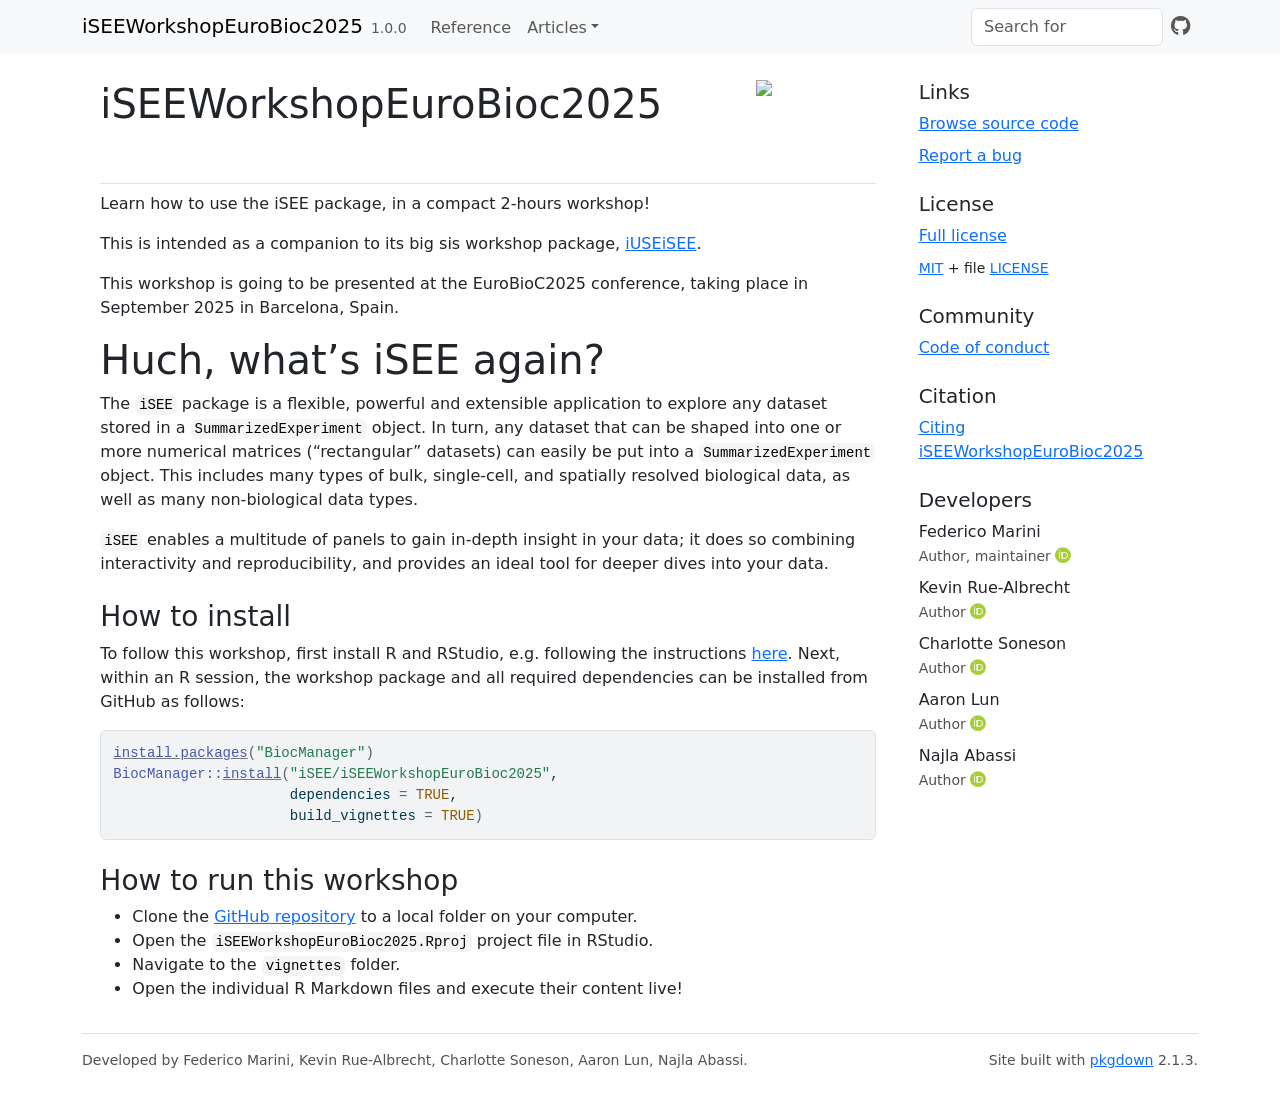
==== index.html @ e75ed446 "Deploying to gh-pages from @ iSEE/iSEEWorkshopEuroBioc2025@084b25cf46b8f1ddbc2ec37d50317f1e37655b38 " ====
<!DOCTYPE html>
<!-- Generated by pkgdown: do not edit by hand --><html lang="en">
<head>
<meta http-equiv="Content-Type" content="text/html; charset=UTF-8">
<meta charset="utf-8">
<meta http-equiv="X-UA-Compatible" content="IE=edge">
<meta name="viewport" content="width=device-width, initial-scale=1, shrink-to-fit=no">
<title>A 2-hours workshop to learn how to use the iSEE package • iSEEWorkshopEuroBioc2025</title>
<script src="deps/jquery-3.6.0/jquery-3.6.0.min.js"></script><meta name="viewport" content="width=device-width, initial-scale=1, shrink-to-fit=no">
<link href="deps/bootstrap-5.3.1/bootstrap.min.css" rel="stylesheet">
<script src="deps/bootstrap-5.3.1/bootstrap.bundle.min.js"></script><link href="deps/font-awesome-6.5.2/css/all.min.css" rel="stylesheet">
<link href="deps/font-awesome-6.5.2/css/v4-shims.min.css" rel="stylesheet">
<script src="deps/headroom-0.11.0/headroom.min.js"></script><script src="deps/headroom-0.11.0/jQuery.headroom.min.js"></script><script src="deps/bootstrap-toc-1.0.1/bootstrap-toc.min.js"></script><script src="deps/clipboard.js-2.0.11/clipboard.min.js"></script><script src="deps/search-1.0.0/autocomplete.jquery.min.js"></script><script src="deps/search-1.0.0/fuse.min.js"></script><script src="deps/search-1.0.0/mark.min.js"></script><!-- pkgdown --><script src="pkgdown.js"></script><link href="extra.css" rel="stylesheet">
<meta property="og:title" content="A 2-hours workshop to learn how to use the iSEE package">
<meta name="description" content="This package provides the material for a workshop on the iSEE package, approximately of the duration of 2 (academic) hours.">
<meta property="og:description" content="This package provides the material for a workshop on the iSEE package, approximately of the duration of 2 (academic) hours.">
</head>
<body>
    <a href="#main" class="visually-hidden-focusable">Skip to contents</a>


    <nav class="navbar navbar-expand-lg fixed-top bg-light" data-bs-theme="light" aria-label="Site navigation"><div class="container">

    <a class="navbar-brand me-2" href="index.html">iSEEWorkshopEuroBioc2025</a>

    <small class="nav-text text-muted me-auto" data-bs-toggle="tooltip" data-bs-placement="bottom" title="">1.0.0</small>


    <button class="navbar-toggler" type="button" data-bs-toggle="collapse" data-bs-target="#navbar" aria-controls="navbar" aria-expanded="false" aria-label="Toggle navigation">
      <span class="navbar-toggler-icon"></span>
    </button>

    <div id="navbar" class="collapse navbar-collapse ms-3">
      <ul class="navbar-nav me-auto">
<li class="nav-item"><a class="nav-link" href="reference/index.html">Reference</a></li>
<li class="nav-item dropdown">
  <button class="nav-link dropdown-toggle" type="button" id="dropdown-articles" data-bs-toggle="dropdown" aria-expanded="false" aria-haspopup="true">Articles</button>
  <ul class="dropdown-menu" aria-labelledby="dropdown-articles">
<li><a class="dropdown-item" href="articles/Introduction_to_iSEEWorkshopEuroBioc2025.html">iSEE therefore I explore (better)</a></li>
  </ul>
</li>
      </ul>
<ul class="navbar-nav">
<li class="nav-item"><form class="form-inline" role="search">
 <input class="form-control" type="search" name="search-input" id="search-input" autocomplete="off" aria-label="Search site" placeholder="Search for" data-search-index="search.json">
</form></li>
<li class="nav-item"><a class="external-link nav-link" href="https://github.com/iSEE/iSEEWorkshopEuroBioc2025/" aria-label="GitHub"><span class="fa fab fa-github fa-lg"></span></a></li>
      </ul>
</div>


  </div>
</nav><div class="container template-home">
<div class="row">
  <main id="main" class="col-md-9"><div class="section level1">
<div class="page-header"><h1 id="iseeworkshopeurobioc2025-">iSEEWorkshopEuroBioc2025 <img src="articles/iSEE.png" align="right" width="120"><a class="anchor" aria-label="anchor" href="#iseeworkshopeurobioc2025-"></a>
</h1></div>
<p>Learn how to use the iSEE package, in a compact 2-hours workshop!</p>
<p>This is intended as a companion to its big sis workshop package, <a href="https://github.com/iSEE/iUSEiSEE" class="external-link">iUSEiSEE</a>.</p>
<p>This workshop is going to be presented at the EuroBioC2025 conference, taking place in September 2025 in Barcelona, Spain.</p>
</div>
<div class="section level1">
<h1 id="huch-whats-isee-again">Huch, what’s iSEE again?<a class="anchor" aria-label="anchor" href="#huch-whats-isee-again"></a>
</h1>
<p>The <code>iSEE</code> package is a flexible, powerful and extensible application to explore any dataset stored in a <code>SummarizedExperiment</code> object. In turn, any dataset that can be shaped into one or more numerical matrices (“rectangular” datasets) can easily be put into a <code>SummarizedExperiment</code> object. This includes many types of bulk, single-cell, and spatially resolved biological data, as well as many non-biological data types.</p>
<p><code>iSEE</code> enables a multitude of panels to gain in-depth insight in your data; it does so combining interactivity and reproducibility, and provides an ideal tool for deeper dives into your data.</p>
<div class="section level2">
<h2 id="how-to-install">How to install<a class="anchor" aria-label="anchor" href="#how-to-install"></a>
</h2>
<p>To follow this workshop, first install R and RStudio, e.g. following the instructions <a href="https://carpentries-incubator.github.io/bioc-intro/" class="external-link">here</a>. Next, within an R session, the workshop package and all required dependencies can be installed from GitHub as follows:</p>
<pre><code><span><span class="fu"><a href="https://rdrr.io/r/utils/install.packages.html" class="external-link">install.packages</a></span><span class="op">(</span><span class="st">"BiocManager"</span><span class="op">)</span></span>
<span><span class="fu">BiocManager</span><span class="fu">::</span><span class="fu"><a href="https://bioconductor.github.io/BiocManager/reference/install.html" class="external-link">install</a></span><span class="op">(</span><span class="st">"iSEE/iSEEWorkshopEuroBioc2025"</span>,</span>
<span>                     dependencies <span class="op">=</span> <span class="cn">TRUE</span>,</span>
<span>                     build_vignettes <span class="op">=</span> <span class="cn">TRUE</span><span class="op">)</span></span></code></pre>
</div>
<div class="section level2">
<h2 id="how-to-run-this-workshop">How to run this workshop<a class="anchor" aria-label="anchor" href="#how-to-run-this-workshop"></a>
</h2>
<ul>
<li>Clone the <a href="https://github.com/iSEE/iSEEWorkshopEuroBioc2025" class="external-link">GitHub repository</a> to a local folder on your computer.</li>
<li>Open the <code>iSEEWorkshopEuroBioc2025.Rproj</code> project file in RStudio.</li>
<li>Navigate to the <code>vignettes</code> folder.</li>
<li>Open the individual R Markdown files and execute their content live!</li>
</ul>
</div>
</div>

  </main><aside class="col-md-3"><div class="links">
<h2 data-toc-skip>Links</h2>
<ul class="list-unstyled">
<li><a href="https://github.com/iSEE/iSEEWorkshopEuroBioc2025/" class="external-link">Browse source code</a></li>
<li><a href="https://github.com/iSEE/iSEEWorkshopEuroBioc2025/issues" class="external-link">Report a bug</a></li>
</ul>
</div>

<div class="license">
<h2 data-toc-skip>License</h2>
<ul class="list-unstyled">
<li><a href="LICENSE.html">Full license</a></li>
<li><small><a href="https://opensource.org/licenses/mit-license.php" class="external-link">MIT</a> + file <a href="LICENSE-text.html">LICENSE</a></small></li>
</ul>
</div>

<div class="community">
<h2 data-toc-skip>Community</h2>
<ul class="list-unstyled">
<li><a href="CODE_OF_CONDUCT.html">Code of conduct</a></li>
</ul>
</div>

<div class="citation">
<h2 data-toc-skip>Citation</h2>
<ul class="list-unstyled">
<li><a href="authors.html#citation">Citing iSEEWorkshopEuroBioc2025</a></li>
</ul>
</div>

<div class="developers">
<h2 data-toc-skip>Developers</h2>
<ul class="list-unstyled">
<li>Federico Marini <br><small class="roles"> Author, maintainer </small> <a href="https://orcid.org/0000-0003-3252-7758" target="orcid.widget" aria-label="ORCID" class="external-link"><span class="fab fa-orcid orcid" aria-hidden="true"></span></a>  </li>
<li>Kevin Rue-Albrecht <br><small class="roles"> Author </small> <a href="https://orcid.org/0000-0003-3899-3872" target="orcid.widget" aria-label="ORCID" class="external-link"><span class="fab fa-orcid orcid" aria-hidden="true"></span></a>  </li>
<li>Charlotte Soneson <br><small class="roles"> Author </small> <a href="https://orcid.org/0000-0003-3833-2169" target="orcid.widget" aria-label="ORCID" class="external-link"><span class="fab fa-orcid orcid" aria-hidden="true"></span></a>  </li>
<li>Aaron Lun <br><small class="roles"> Author </small> <a href="https://orcid.org/0000-0002-3564-4813" target="orcid.widget" aria-label="ORCID" class="external-link"><span class="fab fa-orcid orcid" aria-hidden="true"></span></a>  </li>
<li>Najla Abassi <br><small class="roles"> Author </small> <a href="https://orcid.org/0000-0001-8357-0938" target="orcid.widget" aria-label="ORCID" class="external-link"><span class="fab fa-orcid orcid" aria-hidden="true"></span></a>  </li>
</ul>
</div>



  </aside>
</div>


    <footer><div class="pkgdown-footer-left">
  <p>Developed by Federico Marini, Kevin Rue-Albrecht, Charlotte Soneson, Aaron Lun, Najla Abassi.</p>
</div>

<div class="pkgdown-footer-right">
  <p>Site built with <a href="https://pkgdown.r-lib.org/" class="external-link">pkgdown</a> 2.1.3.</p>
</div>

    </footer>
</div>





  </body>
</html>
---- deps/font-awesome-6.5.2/css/v4-shims.min.css ----
/*!
 * Font Awesome Free 6.5.2 by @fontawesome - https://fontawesome.com
 * License - https://fontawesome.com/license/free (Icons: CC BY 4.0, Fonts: SIL OFL 1.1, Code: MIT License)
 * Copyright 2024 Fonticons, Inc.
 */
.fa.fa-glass:before{content:"\f000"}.fa.fa-envelope-o{font-family:"Font Awesome 6 Free";font-weight:400}.fa.fa-envelope-o:before{content:"\f0e0"}.fa.fa-star-o{font-family:"Font Awesome 6 Free";font-weight:400}.fa.fa-star-o:before{content:"\f005"}.fa.fa-close:before,.fa.fa-remove:before{content:"\f00d"}.fa.fa-gear:before{content:"\f013"}.fa.fa-trash-o{font-family:"Font Awesome 6 Free";font-weight:400}.fa.fa-trash-o:before{content:"\f2ed"}.fa.fa-home:before{content:"\f015"}.fa.fa-file-o{font-family:"Font Awesome 6 Free";font-weight:400}.fa.fa-file-o:before{content:"\f15b"}.fa.fa-clock-o{font-family:"Font Awesome 6 Free";font-weight:400}.fa.fa-clock-o:before{content:"\f017"}.fa.fa-arrow-circle-o-down{font-family:"Font Awesome 6 Free";font-weight:400}.fa.fa-arrow-circle-o-down:before{content:"\f358"}.fa.fa-arrow-circle-o-up{font-family:"Font Awesome 6 Free";font-weight:400}.fa.fa-arrow-circle-o-up:before{content:"\f35b"}.fa.fa-play-circle-o{font-family:"Font Awesome 6 Free";font-weight:400}.fa.fa-play-circle-o:before{content:"\f144"}.fa.fa-repeat:before,.fa.fa-rotate-right:before{content:"\f01e"}.fa.fa-refresh:before{content:"\f021"}.fa.fa-list-alt{font-family:"Font Awesome 6 Free";font-weight:400}.fa.fa-list-alt:before{content:"\f022"}.fa.fa-dedent:before{content:"\f03b"}.fa.fa-video-camera:before{content:"\f03d"}.fa.fa-picture-o{font-family:"Font Awesome 6 Free";font-weight:400}.fa.fa-picture-o:before{content:"\f03e"}.fa.fa-photo{font-family:"Font Awesome 6 Free";font-weight:400}.fa.fa-photo:before{content:"\f03e"}.fa.fa-image{font-family:"Font Awesome 6 Free";font-weight:400}.fa.fa-image:before{content:"\f03e"}.fa.fa-map-marker:before{content:"\f3c5"}.fa.fa-pencil-square-o{font-family:"Font Awesome 6 Free";font-weight:400}.fa.fa-pencil-square-o:before{content:"\f044"}.fa.fa-edit{font-family:"Font Awesome 6 Free";font-weight:400}.fa.fa-edit:before{content:"\f044"}.fa.fa-share-square-o:before{content:"\f14d"}.fa.fa-check-square-o{font-family:"Font Awesome 6 Free";font-weight:400}.fa.fa-check-square-o:before{content:"\f14a"}.fa.fa-arrows:before{content:"\f0b2"}.fa.fa-times-circle-o{font-family:"Font Awesome 6 Free";font-weight:400}.fa.fa-times-circle-o:before{content:"\f057"}.fa.fa-check-circle-o{font-family:"Font Awesome 6 Free";font-weight:400}.fa.fa-check-circle-o:before{content:"\f058"}.fa.fa-mail-forward:before{content:"\f064"}.fa.fa-expand:before{content:"\f424"}.fa.fa-compress:before{content:"\f422"}.fa.fa-eye,.fa.fa-eye-slash{font-family:"Font Awesome 6 Free";font-weight:400}.fa.fa-warning:before{content:"\f071"}.fa.fa-calendar:before{content:"\f073"}.fa.fa-arrows-v:before{content:"\f338"}.fa.fa-arrows-h:before{content:"\f337"}.fa.fa-bar-chart-o:before,.fa.fa-bar-chart:before{content:"\e0e3"}.fa.fa-twitter-square{font-family:"Font Awesome 6 Brands";font-weight:400}.fa.fa-twitter-square:before{content:"\f081"}.fa.fa-facebook-square{font-family:"Font Awesome 6 Brands";font-weight:400}.fa.fa-facebook-square:before{content:"\f082"}.fa.fa-gears:before{content:"\f085"}.fa.fa-thumbs-o-up{font-family:"Font Awesome 6 Free";font-weight:400}.fa.fa-thumbs-o-up:before{content:"\f164"}.fa.fa-thumbs-o-down{font-family:"Font Awesome 6 Free";font-weight:400}.fa.fa-thumbs-o-down:before{content:"\f165"}.fa.fa-heart-o{font-family:"Font Awesome 6 Free";font-weight:400}.fa.fa-heart-o:before{content:"\f004"}.fa.fa-sign-out:before{content:"\f2f5"}.fa.fa-linkedin-square{font-family:"Font Awesome 6 Brands";font-weight:400}.fa.fa-linkedin-square:before{content:"\f08c"}.fa.fa-thumb-tack:before{content:"\f08d"}.fa.fa-external-link:before{content:"\f35d"}.fa.fa-sign-in:before{content:"\f2f6"}.fa.fa-github-square{font-family:"Font Awesome 6 Brands";font-weight:400}.fa.fa-github-square:before{content:"\f092"}.fa.fa-lemon-o{font-family:"Font Awesome 6 Free";font-weight:400}.fa.fa-lemon-o:before{content:"\f094"}.fa.fa-square-o{font-family:"Font Awesome 6 Free";font-weight:400}.fa.fa-square-o:before{content:"\f0c8"}.fa.fa-bookmark-o{font-family:"Font Awesome 6 Free";font-weight:400}.fa.fa-bookmark-o:before{content:"\f02e"}.fa.fa-facebook,.fa.fa-twitter{font-family:"Font Awesome 6 Brands";font-weight:400}.fa.fa-facebook:before{content:"\f39e"}.fa.fa-facebook-f{font-family:"Font Awesome 6 Brands";font-weight:400}.fa.fa-facebook-f:before{content:"\f39e"}.fa.fa-github{font-family:"Font Awesome 6 Brands";font-weight:400}.fa.fa-credit-card{font-family:"Font Awesome 6 Free";font-weight:400}.fa.fa-feed:before{content:"\f09e"}.fa.fa-hdd-o{font-family:"Font Awesome 6 Free";font-weight:400}.fa.fa-hdd-o:before{content:"\f0a0"}.fa.fa-hand-o-right{font-family:"Font Awesome 6 Free";font-weight:400}.fa.fa-hand-o-right:before{content:"\f0a4"}.fa.fa-hand-o-left{font-family:"Font Awesome 6 Free";font-weight:400}.fa.fa-hand-o-left:before{content:"\f0a5"}.fa.fa-hand-o-up{font-family:"Font Awesome 6 Free";font-weight:400}.fa.fa-hand-o-up:before{content:"\f0a6"}.fa.fa-hand-o-down{font-family:"Font Awesome 6 Free";font-weight:400}.fa.fa-hand-o-down:before{content:"\f0a7"}.fa.fa-globe:before{content:"\f57d"}.fa.fa-tasks:before{content:"\f828"}.fa.fa-arrows-alt:before{content:"\f31e"}.fa.fa-group:before{content:"\f0c0"}.fa.fa-chain:before{content:"\f0c1"}.fa.fa-cut:before{content:"\f0c4"}.fa.fa-files-o{font-family:"Font Awesome 6 Free";font-weight:400}.fa.fa-files-o:before{content:"\f0c5"}.fa.fa-floppy-o{font-family:"Font Awesome 6 Free";font-weight:400}.fa.fa-floppy-o:before{content:"\f0c7"}.fa.fa-save{font-family:"Font Awesome 6 Free";font-weight:400}.fa.fa-save:before{content:"\f0c7"}.fa.fa-navicon:before,.fa.fa-reorder:before{content:"\f0c9"}.fa.fa-magic:before{content:"\e2ca"}.fa.fa-pinterest,.fa.fa-pinterest-square{font-family:"Font Awesome 6 Brands";font-weight:400}.fa.fa-pinterest-square:before{content:"\f0d3"}.fa.fa-google-plus-square{font-family:"Font Awesome 6 Brands";font-weight:400}.fa.fa-google-plus-square:before{content:"\f0d4"}.fa.fa-google-plus{font-family:"Font Awesome 6 Brands";font-weight:400}.fa.fa-google-plus:before{content:"\f0d5"}.fa.fa-money:before{content:"\f3d1"}.fa.fa-unsorted:before{content:"\f0dc"}.fa.fa-sort-desc:before{content:"\f0dd"}.fa.fa-sort-asc:before{content:"\f0de"}.fa.fa-linkedin{font-family:"Font Awesome 6 Brands";font-weight:400}.fa.fa-linkedin:before{content:"\f0e1"}.fa.fa-rotate-left:before{content:"\f0e2"}.fa.fa-legal:before{content:"\f0e3"}.fa.fa-dashboard:before,.fa.fa-tachometer:before{content:"\f625"}.fa.fa-comment-o{font-family:"Font Awesome 6 Free";font-weight:400}.fa.fa-comment-o:before{content:"\f075"}.fa.fa-comments-o{font-family:"Font Awesome 6 Free";font-weight:400}.fa.fa-comments-o:before{content:"\f086"}.fa.fa-flash:before{content:"\f0e7"}.fa.fa-clipboard:before{content:"\f0ea"}.fa.fa-lightbulb-o{font-family:"Font Awesome 6 Free";font-weight:400}.fa.fa-lightbulb-o:before{content:"\f0eb"}.fa.fa-exchange:before{content:"\f362"}.fa.fa-cloud-download:before{content:"\f0ed"}.fa.fa-cloud-upload:before{content:"\f0ee"}.fa.fa-bell-o{font-family:"Font Awesome 6 Free";font-weight:400}.fa.fa-bell-o:before{content:"\f0f3"}.fa.fa-cutlery:before{content:"\f2e7"}.fa.fa-file-text-o{font-family:"Font Awesome 6 Free";font-weight:400}.fa.fa-file-text-o:before{content:"\f15c"}.fa.fa-building-o{font-family:"Font Awesome 6 Free";font-weight:400}.fa.fa-building-o:before{content:"\f1ad"}.fa.fa-hospital-o{font-family:"Font Awesome 6 Free";font-weight:400}.fa.fa-hospital-o:before{content:"\f0f8"}.fa.fa-tablet:before{content:"\f3fa"}.fa.fa-mobile-phone:before,.fa.fa-mobile:before{content:"\f3cd"}.fa.fa-circle-o{font-family:"Font Awesome 6 Free";font-weight:400}.fa.fa-circle-o:before{content:"\f111"}.fa.fa-mail-reply:before{content:"\f3e5"}.fa.fa-github-alt{font-family:"Font Awesome 6 Brands";font-weight:400}.fa.fa-folder-o{font-family:"Font Awesome 6 Free";font-weight:400}.fa.fa-folder-o:before{content:"\f07b"}.fa.fa-folder-open-o{font-family:"Font Awesome 6 Free";font-weight:400}.fa.fa-folder-open-o:before{content:"\f07c"}.fa.fa-smile-o{font-family:"Font Awesome 6 Free";font-weight:400}.fa.fa-smile-o:before{content:"\f118"}.fa.fa-frown-o{font-family:"Font Awesome 6 Free";font-weight:400}.fa.fa-frown-o:before{content:"\f119"}.fa.fa-meh-o{font-family:"Font Awesome 6 Free";font-weight:400}.fa.fa-meh-o:before{content:"\f11a"}.fa.fa-keyboard-o{font-family:"Font Awesome 6 Free";font-weight:400}.fa.fa-keyboard-o:before{content:"\f11c"}.fa.fa-flag-o{font-family:"Font Awesome 6 Free";font-weight:400}.fa.fa-flag-o:before{content:"\f024"}.fa.fa-mail-reply-all:before{content:"\f122"}.fa.fa-star-half-o{font-family:"Font Awesome 6 Free";font-weight:400}.fa.fa-star-half-o:before{content:"\f5c0"}.fa.fa-star-half-empty{font-family:"Font Awesome 6 Free";font-weight:400}.fa.fa-star-half-empty:before{content:"\f5c0"}.fa.fa-star-half-full{font-family:"Font Awesome 6 Free";font-weight:400}.fa.fa-star-half-full:before{content:"\f5c0"}.fa.fa-code-fork:before{content:"\f126"}.fa.fa-chain-broken:before,.fa.fa-unlink:before{content:"\f127"}.fa.fa-calendar-o{font-family:"Font Awesome 6 Free";font-weight:400}.fa.fa-calendar-o:before{content:"\f133"}.fa.fa-css3,.fa.fa-html5,.fa.fa-maxcdn{font-family:"Font Awesome 6 Brands";font-weight:400}.fa.fa-unlock-alt:before{content:"\f09c"}.fa.fa-minus-square-o{font-family:"Font Awesome 6 Free";font-weight:400}.fa.fa-minus-square-o:before{content:"\f146"}.fa.fa-level-up:before{content:"\f3bf"}.fa.fa-level-down:before{content:"\f3be"}.fa.fa-pencil-square:before{content:"\f14b"}.fa.fa-external-link-square:before{content:"\f360"}.fa.fa-compass{font-family:"Font Awesome 6 Free";font-weight:400}.fa.fa-caret-square-o-down{font-family:"Font Awesome 6 Free";font-weight:400}.fa.fa-caret-square-o-down:before{content:"\f150"}.fa.fa-toggle-down{font-family:"Font Awesome 6 Free";font-weight:400}.fa.fa-toggle-down:before{content:"\f150"}.fa.fa-caret-square-o-up{font-family:"Font Awesome 6 Free";font-weight:400}.fa.fa-caret-square-o-up:before{content:"\f151"}.fa.fa-toggle-up{font-family:"Font Awesome 6 Free";font-weight:400}.fa.fa-toggle-up:before{content:"\f151"}.fa.fa-caret-square-o-right{font-family:"Font Awesome 6 Free";font-weight:400}.fa.fa-caret-square-o-right:before{content:"\f152"}.fa.fa-toggle-right{font-family:"Font Awesome 6 Free";font-weight:400}.fa.fa-toggle-right:before{content:"\f152"}.fa.fa-eur:before,.fa.fa-euro:before{content:"\f153"}.fa.fa-gbp:before{content:"\f154"}.fa.fa-dollar:before,.fa.fa-usd:before{content:"\24"}.fa.fa-inr:before,.fa.fa-rupee:before{content:"\e1bc"}.fa.fa-cny:before,.fa.fa-jpy:before,.fa.fa-rmb:before,.fa.fa-yen:before{content:"\f157"}.fa.fa-rouble:before,.fa.fa-rub:before,.fa.fa-ruble:before{content:"\f158"}.fa.fa-krw:before,.fa.fa-won:before{content:"\f159"}.fa.fa-bitcoin,.fa.fa-btc{font-family:"Font Awesome 6 Brands";font-weight:400}.fa.fa-bitcoin:before{content:"\f15a"}.fa.fa-file-text:before{content:"\f15c"}.fa.fa-sort-alpha-asc:before{content:"\f15d"}.fa.fa-sort-alpha-desc:before{content:"\f881"}.fa.fa-sort-amount-asc:before{content:"\f884"}.fa.fa-sort-amount-desc:before{content:"\f160"}.fa.fa-sort-numeric-asc:before{content:"\f162"}.fa.fa-sort-numeric-desc:before{content:"\f886"}.fa.fa-youtube-square{font-family:"Font Awesome 6 Brands";font-weight:400}.fa.fa-youtube-square:before{content:"\f431"}.fa.fa-xing,.fa.fa-xing-square,.fa.fa-youtube{font-family:"Font Awesome 6 Brands";font-weight:400}.fa.fa-xing-square:before{content:"\f169"}.fa.fa-youtube-play{font-family:"Font Awesome 6 Brands";font-weight:400}.fa.fa-youtube-play:before{content:"\f167"}.fa.fa-adn,.fa.fa-bitbucket,.fa.fa-bitbucket-square,.fa.fa-dropbox,.fa.fa-flickr,.fa.fa-instagram,.fa.fa-stack-overflow{font-family:"Font Awesome 6 Brands";font-weight:400}.fa.fa-bitbucket-square:before{content:"\f171"}.fa.fa-tumblr,.fa.fa-tumblr-square{font-family:"Font Awesome 6 Brands";font-weight:400}.fa.fa-tumblr-square:before{content:"\f174"}.fa.fa-long-arrow-down:before{content:"\f309"}.fa.fa-long-arrow-up:before{content:"\f30c"}.fa.fa-long-arrow-left:before{content:"\f30a"}.fa.fa-long-arrow-right:before{content:"\f30b"}.fa.fa-android,.fa.fa-apple,.fa.fa-dribbble,.fa.fa-foursquare,.fa.fa-gittip,.fa.fa-gratipay,.fa.fa-linux,.fa.fa-skype,.fa.fa-trello,.fa.fa-windows{font-family:"Font Awesome 6 Brands";font-weight:400}.fa.fa-gittip:before{content:"\f184"}.fa.fa-sun-o{font-family:"Font Awesome 6 Free";font-weight:400}.fa.fa-sun-o:before{content:"\f185"}.fa.fa-moon-o{font-family:"Font Awesome 6 Free";font-weight:400}.fa.fa-moon-o:before{content:"\f186"}.fa.fa-pagelines,.fa.fa-renren,.fa.fa-stack-exchange,.fa.fa-vk,.fa.fa-weibo{font-family:"Font Awesome 6 Brands";font-weight:400}.fa.fa-arrow-circle-o-right{font-family:"Font Awesome 6 Free";font-weight:400}.fa.fa-arrow-circle-o-right:before{content:"\f35a"}.fa.fa-arrow-circle-o-left{font-family:"Font Awesome 6 Free";font-weight:400}.fa.fa-arrow-circle-o-left:before{content:"\f359"}.fa.fa-caret-square-o-left{font-family:"Font Awesome 6 Free";font-weight:400}.fa.fa-caret-square-o-left:before{content:"\f191"}.fa.fa-toggle-left{font-family:"Font Awesome 6 Free";font-weight:400}.fa.fa-toggle-left:before{content:"\f191"}.fa.fa-dot-circle-o{font-family:"Font Awesome 6 Free";font-weight:400}.fa.fa-dot-circle-o:before{content:"\f192"}.fa.fa-vimeo-square{font-family:"Font Awesome 6 Brands";font-weight:400}.fa.fa-vimeo-square:before{content:"\f194"}.fa.fa-try:before,.fa.fa-turkish-lira:before{content:"\e2bb"}.fa.fa-plus-square-o{font-family:"Font Awesome 6 Free";font-weight:400}.fa.fa-plus-square-o:before{content:"\f0fe"}.fa.fa-openid,.fa.fa-slack,.fa.fa-wordpress{font-family:"Font Awesome 6 Brands";font-weight:400}.fa.fa-bank:before,.fa.fa-institution:before{content:"\f19c"}.fa.fa-mortar-board:before{content:"\f19d"}.fa.fa-google,.fa.fa-reddit,.fa.fa-reddit-square,.fa.fa-yahoo{font-family:"Font Awesome 6 Brands";font-weight:400}.fa.fa-reddit-square:before{content:"\f1a2"}.fa.fa-behance,.fa.fa-behance-square,.fa.fa-delicious,.fa.fa-digg,.fa.fa-drupal,.fa.fa-joomla,.fa.fa-pied-piper-alt,.fa.fa-pied-piper-pp,.fa.fa-stumbleupon,.fa.fa-stumbleupon-circle{font-family:"Font Awesome 6 Brands";font-weight:400}.fa.fa-behance-square:before{content:"\f1b5"}.fa.fa-steam,.fa.fa-steam-square{font-family:"Font Awesome 6 Brands";font-weight:400}.fa.fa-steam-square:before{content:"\f1b7"}.fa.fa-automobile:before{content:"\f1b9"}.fa.fa-cab:before{content:"\f1ba"}.fa.fa-deviantart,.fa.fa-soundcloud,.fa.fa-spotify{font-family:"Font Awesome 6 Brands";font-weight:400}.fa.fa-file-pdf-o{font-family:"Font Awesome 6 Free";font-weight:400}.fa.fa-file-pdf-o:before{content:"\f1c1"}.fa.fa-file-word-o{font-family:"Font Awesome 6 Free";font-weight:400}.fa.fa-file-word-o:before{content:"\f1c2"}.fa.fa-file-excel-o{font-family:"Font Awesome 6 Free";font-weight:400}.fa.fa-file-excel-o:before{content:"\f1c3"}.fa.fa-file-powerpoint-o{font-family:"Font Awesome 6 Free";font-weight:400}.fa.fa-file-powerpoint-o:before{content:"\f1c4"}.fa.fa-file-image-o{font-family:"Font Awesome 6 Free";font-weight:400}.fa.fa-file-image-o:before{content:"\f1c5"}.fa.fa-file-photo-o{font-family:"Font Awesome 6 Free";font-weight:400}.fa.fa-file-photo-o:before{content:"\f1c5"}.fa.fa-file-picture-o{font-family:"Font Awesome 6 Free";font-weight:400}.fa.fa-file-picture-o:before{content:"\f1c5"}.fa.fa-file-archive-o{font-family:"Font Awesome 6 Free";font-weight:400}.fa.fa-file-archive-o:before{content:"\f1c6"}.fa.fa-file-zip-o{font-family:"Font Awesome 6 Free";font-weight:400}.fa.fa-file-zip-o:before{content:"\f1c6"}.fa.fa-file-audio-o{font-family:"Font Awesome 6 Free";font-weight:400}.fa.fa-file-audio-o:before{content:"\f1c7"}.fa.fa-file-sound-o{font-family:"Font Awesome 6 Free";font-weight:400}.fa.fa-file-sound-o:before{content:"\f1c7"}.fa.fa-file-video-o{font-family:"Font Awesome 6 Free";font-weight:400}.fa.fa-file-video-o:before{content:"\f1c8"}.fa.fa-file-movie-o{font-family:"Font Awesome 6 Free";font-weight:400}.fa.fa-file-movie-o:before{content:"\f1c8"}.fa.fa-file-code-o{font-family:"Font Awesome 6 Free";font-weight:400}.fa.fa-file-code-o:before{content:"\f1c9"}.fa.fa-codepen,.fa.fa-jsfiddle,.fa.fa-vine{font-family:"Font Awesome 6 Brands";font-weight:400}.fa.fa-life-bouy:before,.fa.fa-life-buoy:before,.fa.fa-life-saver:before,.fa.fa-support:before{content:"\f1cd"}.fa.fa-circle-o-notch:before{content:"\f1ce"}.fa.fa-ra,.fa.fa-rebel{font-family:"Font Awesome 6 Brands";font-weight:400}.fa.fa-ra:before{content:"\f1d0"}.fa.fa-resistance{font-family:"Font Awesome 6 Brands";font-weight:400}.fa.fa-resistance:before{content:"\f1d0"}.fa.fa-empire,.fa.fa-ge{font-family:"Font Awesome 6 Brands";font-weight:400}.fa.fa-ge:before{content:"\f1d1"}.fa.fa-git-square{font-family:"Font Awesome 6 Brands";font-weight:400}.fa.fa-git-square:before{content:"\f1d2"}.fa.fa-git,.fa.fa-hacker-news,.fa.fa-y-combinator-square{font-family:"Font Awesome 6 Brands";font-weight:400}.fa.fa-y-combinator-square:before{content:"\f1d4"}.fa.fa-yc-square{font-family:"Font Awesome 6 Brands";font-weight:400}.fa.fa-yc-square:before{content:"\f1d4"}.fa.fa-qq,.fa.fa-tencent-weibo,.fa.fa-wechat,.fa.fa-weixin{font-family:"Font Awesome 6 Brands";font-weight:400}.fa.fa-wechat:before{content:"\f1d7"}.fa.fa-send:before{content:"\f1d8"}.fa.fa-paper-plane-o{font-family:"Font Awesome 6 Free";font-weight:400}.fa.fa-paper-plane-o:before{content:"\f1d8"}.fa.fa-send-o{font-family:"Font Awesome 6 Free";font-weight:400}.fa.fa-send-o:before{content:"\f1d8"}.fa.fa-circle-thin{font-family:"Font Awesome 6 Free";font-weight:400}.fa.fa-circle-thin:before{content:"\f111"}.fa.fa-header:before{content:"\f1dc"}.fa.fa-futbol-o{font-family:"Font Awesome 6 Free";font-weight:400}.fa.fa-futbol-o:before{content:"\f1e3"}.fa.fa-soccer-ball-o{font-family:"Font Awesome 6 Free";font-weight:400}.fa.fa-soccer-ball-o:before{content:"\f1e3"}.fa.fa-slideshare,.fa.fa-twitch,.fa.fa-yelp{font-family:"Font Awesome 6 Brands";font-weight:400}.fa.fa-newspaper-o{font-family:"Font Awesome 6 Free";font-weight:400}.fa.fa-newspaper-o:before{content:"\f1ea"}.fa.fa-cc-amex,.fa.fa-cc-discover,.fa.fa-cc-mastercard,.fa.fa-cc-paypal,.fa.fa-cc-stripe,.fa.fa-cc-visa,.fa.fa-google-wallet,.fa.fa-paypal{font-family:"Font Awesome 6 Brands";font-weight:400}.fa.fa-bell-slash-o{font-family:"Font Awesome 6 Free";font-weight:400}.fa.fa-bell-slash-o:before{content:"\f1f6"}.fa.fa-trash:before{content:"\f2ed"}.fa.fa-copyright{font-family:"Font Awesome 6 Free";font-weight:400}.fa.fa-eyedropper:before{content:"\f1fb"}.fa.fa-area-chart:before{content:"\f1fe"}.fa.fa-pie-chart:before{content:"\f200"}.fa.fa-line-chart:before{content:"\f201"}.fa.fa-lastfm,.fa.fa-lastfm-square{font-family:"Font Awesome 6 Brands";font-weight:400}.fa.fa-lastfm-square:before{content:"\f203"}.fa.fa-angellist,.fa.fa-ioxhost{font-family:"Font Awesome 6 Brands";font-weight:400}.fa.fa-cc{font-family:"Font Awesome 6 Free";font-weight:400}.fa.fa-cc:before{content:"\f20a"}.fa.fa-ils:before,.fa.fa-shekel:before,.fa.fa-sheqel:before{content:"\f20b"}.fa.fa-buysellads,.fa.fa-connectdevelop,.fa.fa-dashcube,.fa.fa-forumbee,.fa.fa-leanpub,.fa.fa-sellsy,.fa.fa-shirtsinbulk,.fa.fa-simplybuilt,.fa.fa-skyatlas{font-family:"Font Awesome 6 Brands";font-weight:400}.fa.fa-diamond{font-family:"Font Awesome 6 Free";font-weight:400}.fa.fa-diamond:before{content:"\f3a5"}.fa.fa-intersex:before,.fa.fa-transgender:before{content:"\f224"}.fa.fa-transgender-alt:before{content:"\f225"}.fa.fa-facebook-official{font-family:"Font Awesome 6 Brands";font-weight:400}.fa.fa-facebook-official:before{content:"\f09a"}.fa.fa-pinterest-p,.fa.fa-whatsapp{font-family:"Font Awesome 6 Brands";font-weight:400}.fa.fa-hotel:before{content:"\f236"}.fa.fa-medium,.fa.fa-viacoin,.fa.fa-y-combinator,.fa.fa-yc{font-family:"Font Awesome 6 Brands";font-weight:400}.fa.fa-yc:before{content:"\f23b"}.fa.fa-expeditedssl,.fa.fa-opencart,.fa.fa-optin-monster{font-family:"Font Awesome 6 Brands";font-weight:400}.fa.fa-battery-4:before,.fa.fa-battery:before{content:"\f240"}.fa.fa-battery-3:before{content:"\f241"}.fa.fa-battery-2:before{content:"\f242"}.fa.fa-battery-1:before{content:"\f243"}.fa.fa-battery-0:before{content:"\f244"}.fa.fa-object-group,.fa.fa-object-ungroup,.fa.fa-sticky-note-o{font-family:"Font Awesome 6 Free";font-weight:400}.fa.fa-sticky-note-o:before{content:"\f249"}.fa.fa-cc-diners-club,.fa.fa-cc-jcb{font-family:"Font Awesome 6 Brands";font-weight:400}.fa.fa-clone{font-family:"Font Awesome 6 Free";font-weight:400}.fa.fa-hourglass-o:before{content:"\f254"}.fa.fa-hourglass-1:before{content:"\f251"}.fa.fa-hourglass-2:before{content:"\f252"}.fa.fa-hourglass-3:before{content:"\f253"}.fa.fa-hand-rock-o{font-family:"Font Awesome 6 Free";font-weight:400}.fa.fa-hand-rock-o:before{content:"\f255"}.fa.fa-hand-grab-o{font-family:"Font Awesome 6 Free";font-weight:400}.fa.fa-hand-grab-o:before{content:"\f255"}.fa.fa-hand-paper-o{font-family:"Font Awesome 6 Free";font-weight:400}.fa.fa-hand-paper-o:before{content:"\f256"}.fa.fa-hand-stop-o{font-family:"Font Awesome 6 Free";font-weight:400}.fa.fa-hand-stop-o:before{content:"\f256"}.fa.fa-hand-scissors-o{font-family:"Font Awesome 6 Free";font-weight:400}.fa.fa-hand-scissors-o:before{content:"\f257"}.fa.fa-hand-lizard-o{font-family:"Font Awesome 6 Free";font-weight:400}.fa.fa-hand-lizard-o:before{content:"\f258"}.fa.fa-hand-spock-o{font-family:"Font Awesome 6 Free";font-weight:400}.fa.fa-hand-spock-o:before{content:"\f259"}.fa.fa-hand-pointer-o{font-family:"Font Awesome 6 Free";font-weight:400}.fa.fa-hand-pointer-o:before{content:"\f25a"}.fa.fa-hand-peace-o{font-family:"Font Awesome 6 Free";font-weight:400}.fa.fa-hand-peace-o:before{content:"\f25b"}.fa.fa-registered{font-family:"Font Awesome 6 Free";font-weight:400}.fa.fa-creative-commons,.fa.fa-gg,.fa.fa-gg-circle,.fa.fa-odnoklassniki,.fa.fa-odnoklassniki-square{font-family:"Font Awesome 6 Brands";font-weight:400}.fa.fa-odnoklassniki-square:before{content:"\f264"}.fa.fa-chrome,.fa.fa-firefox,.fa.fa-get-pocket,.fa.fa-internet-explorer,.fa.fa-opera,.fa.fa-safari,.fa.fa-wikipedia-w{font-family:"Font Awesome 6 Brands";font-weight:400}.fa.fa-television:before{content:"\f26c"}.fa.fa-500px,.fa.fa-amazon,.fa.fa-contao{font-family:"Font Awesome 6 Brands";font-weight:400}.fa.fa-calendar-plus-o{font-family:"Font Awesome 6 Free";font-weight:400}.fa.fa-calendar-plus-o:before{content:"\f271"}.fa.fa-calendar-minus-o{font-family:"Font Awesome 6 Free";font-weight:400}.fa.fa-calendar-minus-o:before{content:"\f272"}.fa.fa-calendar-times-o{font-family:"Font Awesome 6 Free";font-weight:400}.fa.fa-calendar-times-o:before{content:"\f273"}.fa.fa-calendar-check-o{font-family:"Font Awesome 6 Free";font-weight:400}.fa.fa-calendar-check-o:before{content:"\f274"}.fa.fa-map-o{font-family:"Font Awesome 6 Free";font-weight:400}.fa.fa-map-o:before{content:"\f279"}.fa.fa-commenting:before{content:"\f4ad"}.fa.fa-commenting-o{font-family:"Font Awesome 6 Free";font-weight:400}.fa.fa-commenting-o:before{content:"\f4ad"}.fa.fa-houzz,.fa.fa-vimeo{font-family:"Font Awesome 6 Brands";font-weight:400}.fa.fa-vimeo:before{content:"\f27d"}.fa.fa-black-tie,.fa.fa-edge,.fa.fa-fonticons,.fa.fa-reddit-alien{font-family:"Font Awesome 6 Brands";font-weight:400}.fa.fa-credit-card-alt:before{content:"\f09d"}.fa.fa-codiepie,.fa.fa-fort-awesome,.fa.fa-mixcloud,.fa.fa-modx,.fa.fa-product-hunt,.fa.fa-scribd,.fa.fa-usb{font-family:"Font Awesome 6 Brands";font-weight:400}.fa.fa-pause-circle-o{font-family:"Font Awesome 6 Free";font-weight:400}.fa.fa-pause-circle-o:before{content:"\f28b"}.fa.fa-stop-circle-o{font-family:"Font Awesome 6 Free";font-weight:400}.fa.fa-stop-circle-o:before{content:"\f28d"}.fa.fa-bluetooth,.fa.fa-bluetooth-b,.fa.fa-envira,.fa.fa-gitlab,.fa.fa-wheelchair-alt,.fa.fa-wpbeginner,.fa.fa-wpforms{font-family:"Font Awesome 6 Brands";font-weight:400}.fa.fa-wheelchair-alt:before{content:"\f368"}.fa.fa-question-circle-o{font-family:"Font Awesome 6 Free";font-weight:400}.fa.fa-question-circle-o:before{content:"\f059"}.fa.fa-volume-control-phone:before{content:"\f2a0"}.fa.fa-asl-interpreting:before{content:"\f2a3"}.fa.fa-deafness:before,.fa.fa-hard-of-hearing:before{content:"\f2a4"}.fa.fa-glide,.fa.fa-glide-g{font-family:"Font Awesome 6 Brands";font-weight:400}.fa.fa-signing:before{content:"\f2a7"}.fa.fa-viadeo,.fa.fa-viadeo-square{font-family:"Font Awesome 6 Brands";font-weight:400}.fa.fa-viadeo-square:before{content:"\f2aa"}.fa.fa-snapchat,.fa.fa-snapchat-ghost{font-family:"Font Awesome 6 Brands";font-weight:400}.fa.fa-snapchat-ghost:before{content:"\f2ab"}.fa.fa-snapchat-square{font-family:"Font Awesome 6 Brands";font-weight:400}.fa.fa-snapchat-square:before{content:"\f2ad"}.fa.fa-first-order,.fa.fa-google-plus-official,.fa.fa-pied-piper,.fa.fa-themeisle,.fa.fa-yoast{font-family:"Font Awesome 6 Brands";font-weight:400}.fa.fa-google-plus-official:before{content:"\f2b3"}.fa.fa-google-plus-circle{font-family:"Font Awesome 6 Brands";font-weight:400}.fa.fa-google-plus-circle:before{content:"\f2b3"}.fa.fa-fa,.fa.fa-font-awesome{font-family:"Font Awesome 6 Brands";font-weight:400}.fa.fa-fa:before{content:"\f2b4"}.fa.fa-handshake-o{font-family:"Font Awesome 6 Free";font-weight:400}.fa.fa-handshake-o:before{content:"\f2b5"}.fa.fa-envelope-open-o{font-family:"Font Awesome 6 Free";font-weight:400}.fa.fa-envelope-open-o:before{content:"\f2b6"}.fa.fa-linode{font-family:"Font Awesome 6 Brands";font-weight:400}.fa.fa-address-book-o{font-family:"Font Awesome 6 Free";font-weight:400}.fa.fa-address-book-o:before{content:"\f2b9"}.fa.fa-vcard:before{content:"\f2bb"}.fa.fa-address-card-o{font-family:"Font Awesome 6 Free";font-weight:400}.fa.fa-address-card-o:before{content:"\f2bb"}.fa.fa-vcard-o{font-family:"Font Awesome 6 Free";font-weight:400}.fa.fa-vcard-o:before{content:"\f2bb"}.fa.fa-user-circle-o{font-family:"Font Awesome 6 Free";font-weight:400}.fa.fa-user-circle-o:before{content:"\f2bd"}.fa.fa-user-o{font-family:"Font Awesome 6 Free";font-weight:400}.fa.fa-user-o:before{content:"\f007"}.fa.fa-id-badge{font-family:"Font Awesome 6 Free";font-weight:400}.fa.fa-drivers-license:before{content:"\f2c2"}.fa.fa-id-card-o{font-family:"Font Awesome 6 Free";font-weight:400}.fa.fa-id-card-o:before{content:"\f2c2"}.fa.fa-drivers-license-o{font-family:"Font Awesome 6 Free";font-weight:400}.fa.fa-drivers-license-o:before{content:"\f2c2"}.fa.fa-free-code-camp,.fa.fa-quora,.fa.fa-telegram{font-family:"Font Awesome 6 Brands";font-weight:400}.fa.fa-thermometer-4:before,.fa.fa-thermometer:before{content:"\f2c7"}.fa.fa-thermometer-3:before{content:"\f2c8"}.fa.fa-thermometer-2:before{content:"\f2c9"}.fa.fa-thermometer-1:before{content:"\f2ca"}.fa.fa-thermometer-0:before{content:"\f2cb"}.fa.fa-bathtub:before,.fa.fa-s15:before{content:"\f2cd"}.fa.fa-window-maximize,.fa.fa-window-restore{font-family:"Font Awesome 6 Free";font-weight:400}.fa.fa-times-rectangle:before{content:"\f410"}.fa.fa-window-close-o{font-family:"Font Awesome 6 Free";font-weight:400}.fa.fa-window-close-o:before{content:"\f410"}.fa.fa-times-rectangle-o{font-family:"Font Awesome 6 Free";font-weight:400}.fa.fa-times-rectangle-o:before{content:"\f410"}.fa.fa-bandcamp,.fa.fa-eercast,.fa.fa-etsy,.fa.fa-grav,.fa.fa-imdb,.fa.fa-ravelry{font-family:"Font Awesome 6 Brands";font-weight:400}.fa.fa-eercast:before{content:"\f2da"}.fa.fa-snowflake-o{font-family:"Font Awesome 6 Free";font-weight:400}.fa.fa-snowflake-o:before{content:"\f2dc"}.fa.fa-meetup,.fa.fa-superpowers,.fa.fa-wpexplorer{font-family:"Font Awesome 6 Brands";font-weight:400}
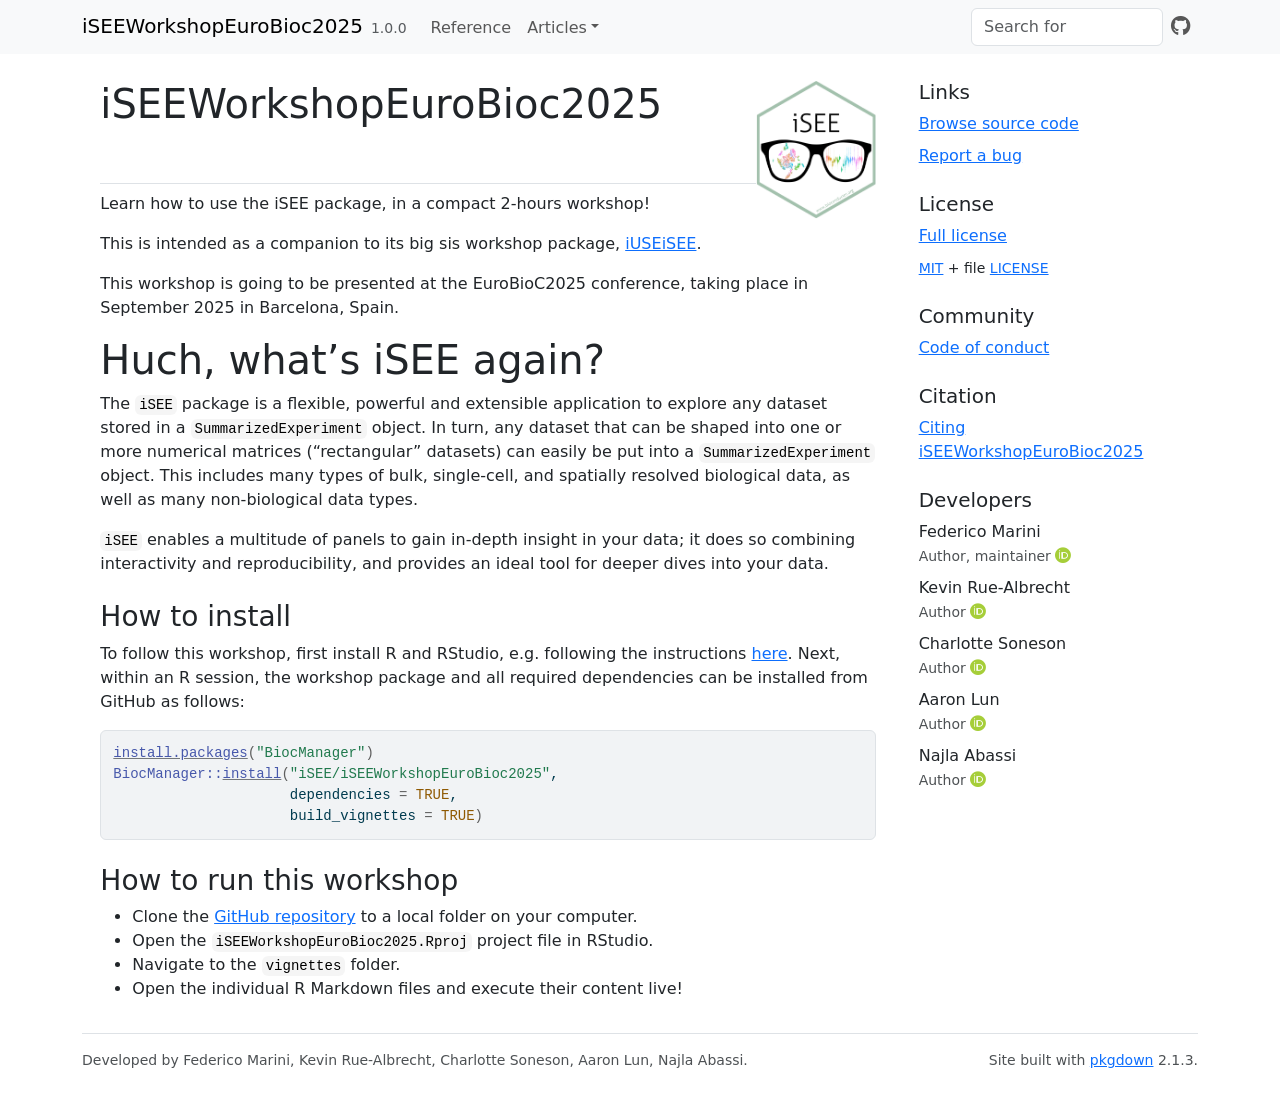
==== commit b202a653: "Deploying to gh-pages from @ iSEE/iSEEWorkshopEuroBioc2025@2cb6b23505938670990d87c6d2e0354262eee887 " ====
--- a/index.html
+++ b/index.html
@@ -53,7 +53,7 @@
 </nav><div class="container template-home">
 <div class="row">
   <main id="main" class="col-md-9"><div class="section level1">
-<div class="page-header"><h1 id="iseeworkshopeurobioc2025-">iSEEWorkshopEuroBioc2025 <img src="articles/iSEE.png" align="right" width="120"><a class="anchor" aria-label="anchor" href="#iseeworkshopeurobioc2025-"></a>
+<div class="page-header"><h1 id="iseeworkshopeurobioc2025-">iSEEWorkshopEuroBioc2025 <img src="reference/figures/iSEE.png" align="right" width="120"><a class="anchor" aria-label="anchor" href="#iseeworkshopeurobioc2025-"></a>
 </h1></div>
 <p>Learn how to use the iSEE package, in a compact 2-hours workshop!</p>
 <p>This is intended as a companion to its big sis workshop package, <a href="https://github.com/iSEE/iUSEiSEE" class="external-link">iUSEiSEE</a>.</p>
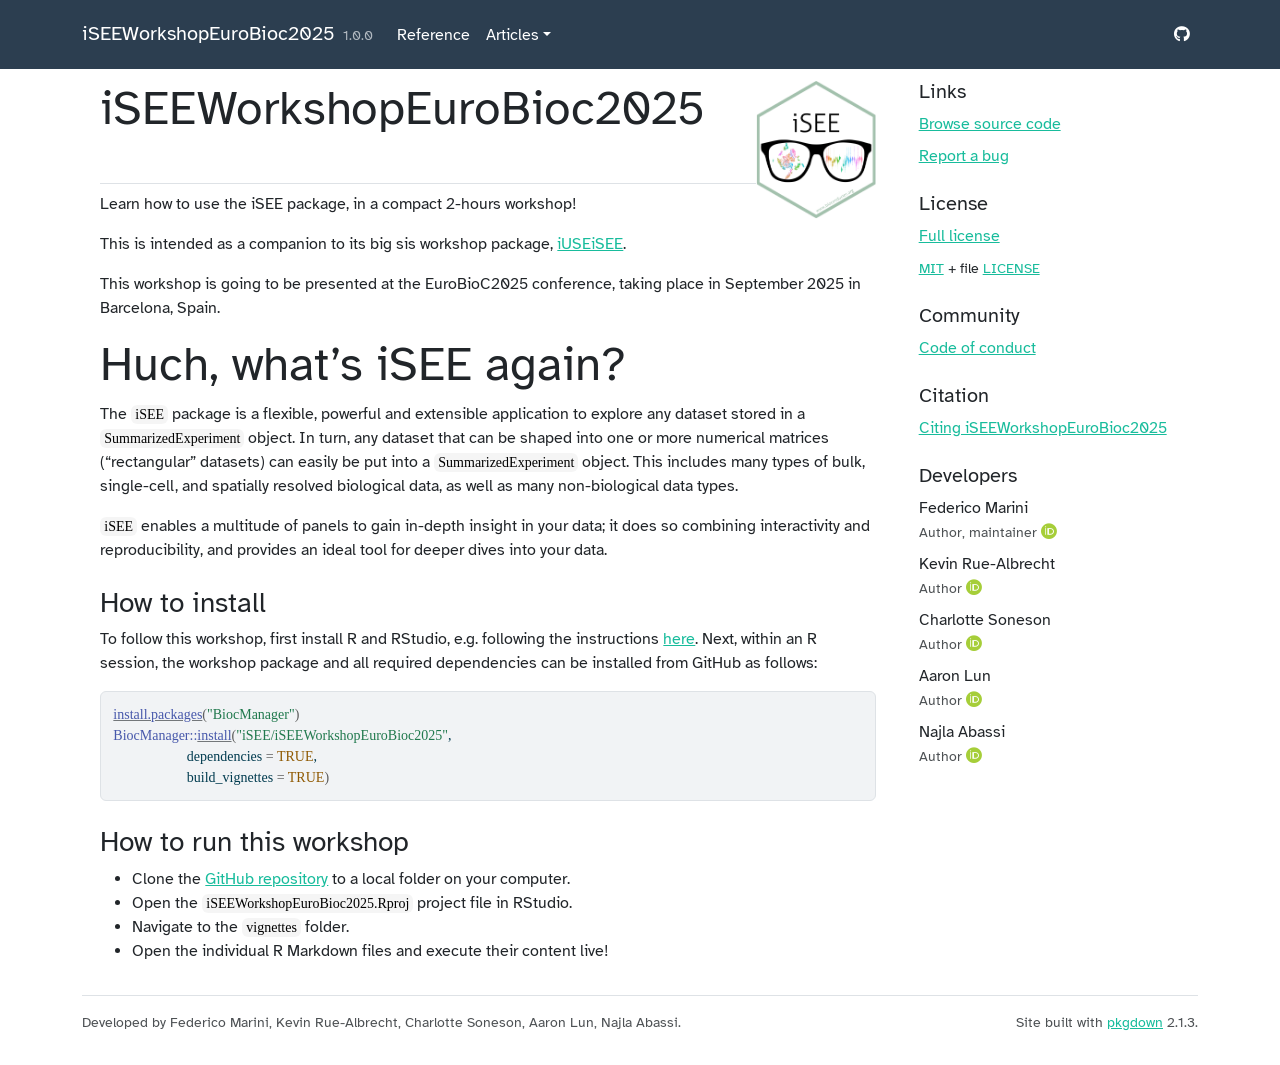
==== commit c2ef70cb: "Deploying to gh-pages from @ iSEE/iSEEWorkshopEuroBioc2025@037b8b5cfc40a485f8c4b85197c9dde153011db1 " ====
--- a/index.html
+++ b/index.html
@@ -5,13 +5,15 @@
 <meta charset="utf-8">
 <meta http-equiv="X-UA-Compatible" content="IE=edge">
 <meta name="viewport" content="width=device-width, initial-scale=1, shrink-to-fit=no">
-<title>A 2-hours workshop to learn how to use the iSEE package • iSEEWorkshopEuroBioc2025</title>
+<title>iSEEWorkshopEuroBioc2025 • iSEEWorkshopEuroBioc2025</title>
 <script src="deps/jquery-3.6.0/jquery-3.6.0.min.js"></script><meta name="viewport" content="width=device-width, initial-scale=1, shrink-to-fit=no">
 <link href="deps/bootstrap-5.3.1/bootstrap.min.css" rel="stylesheet">
-<script src="deps/bootstrap-5.3.1/bootstrap.bundle.min.js"></script><link href="deps/font-awesome-6.5.2/css/all.min.css" rel="stylesheet">
+<script src="deps/bootstrap-5.3.1/bootstrap.bundle.min.js"></script><link href="deps/Atkinson_Hyperlegible-0.4.10/font.css" rel="stylesheet">
+<link href="deps/IBM_Plex_Mono-0.4.10/font.css" rel="stylesheet">
+<link href="deps/font-awesome-6.5.2/css/all.min.css" rel="stylesheet">
 <link href="deps/font-awesome-6.5.2/css/v4-shims.min.css" rel="stylesheet">
 <script src="deps/headroom-0.11.0/headroom.min.js"></script><script src="deps/headroom-0.11.0/jQuery.headroom.min.js"></script><script src="deps/bootstrap-toc-1.0.1/bootstrap-toc.min.js"></script><script src="deps/clipboard.js-2.0.11/clipboard.min.js"></script><script src="deps/search-1.0.0/autocomplete.jquery.min.js"></script><script src="deps/search-1.0.0/fuse.min.js"></script><script src="deps/search-1.0.0/mark.min.js"></script><!-- pkgdown --><script src="pkgdown.js"></script><link href="extra.css" rel="stylesheet">
-<meta property="og:title" content="A 2-hours workshop to learn how to use the iSEE package">
+<meta property="og:title" content="iSEEWorkshopEuroBioc2025">
 <meta name="description" content="This package provides the material for a workshop on the iSEE package, approximately of the duration of 2 (academic) hours.">
 <meta property="og:description" content="This package provides the material for a workshop on the iSEE package, approximately of the duration of 2 (academic) hours.">
 </head>
@@ -19,7 +21,7 @@
     <a href="#main" class="visually-hidden-focusable">Skip to contents</a>
 
 
-    <nav class="navbar navbar-expand-lg fixed-top bg-light" data-bs-theme="light" aria-label="Site navigation"><div class="container">
+    <nav class="navbar navbar-expand-lg fixed-top bg-primary" data-bs-theme="dark" aria-label="Site navigation"><div class="container">
 
     <a class="navbar-brand me-2" href="index.html">iSEEWorkshopEuroBioc2025</a>
 
@@ -41,10 +43,7 @@
 </li>
       </ul>
 <ul class="navbar-nav">
-<li class="nav-item"><form class="form-inline" role="search">
- <input class="form-control" type="search" name="search-input" id="search-input" autocomplete="off" aria-label="Search site" placeholder="Search for" data-search-index="search.json">
-</form></li>
-<li class="nav-item"><a class="external-link nav-link" href="https://github.com/iSEE/iSEEWorkshopEuroBioc2025/" aria-label="GitHub"><span class="fa fab fa-github fa-lg"></span></a></li>
+<li class="nav-item"><a class="external-link nav-link" href="https://github.com/iSEE/iSEEWorkshopEuroBioc2025"><span class="fa fa-github"></span></a></li>
       </ul>
 </div>
 
--- a/deps/Atkinson_Hyperlegible-0.4.10/font.css
+++ b/deps/Atkinson_Hyperlegible-0.4.10/font.css
@@ -0,0 +1,18 @@
+/* latin-ext */
+@font-face {
+  font-family: 'Atkinson Hyperlegible';
+  font-style: normal;
+  font-weight: 400;
+  font-display: swap;
+  src: url(9Bt23C1KxNDXMspQ1lPyU89-1h6ONRlW45G07JIoSwQ.woff2) format('woff2');
+  unicode-range: U+0100-02BA, U+02BD-02C5, U+02C7-02CC, U+02CE-02D7, U+02DD-02FF, U+0304, U+0308, U+0329, U+1D00-1DBF, U+1E00-1E9F, U+1EF2-1EFF, U+2020, U+20A0-20AB, U+20AD-20C0, U+2113, U+2C60-2C7F, U+A720-A7FF;
+}
+/* latin */
+@font-face {
+  font-family: 'Atkinson Hyperlegible';
+  font-style: normal;
+  font-weight: 400;
+  font-display: swap;
+  src: url(9Bt23C1KxNDXMspQ1lPyU89-1h6ONRlW45G04pIo.woff2) format('woff2');
+  unicode-range: U+0000-00FF, U+0131, U+0152-0153, U+02BB-02BC, U+02C6, U+02DA, U+02DC, U+0304, U+0308, U+0329, U+2000-206F, U+20AC, U+2122, U+2191, U+2193, U+2212, U+2215, U+FEFF, U+FFFD;
+}
--- a/deps/IBM_Plex_Mono-0.4.10/font.css
+++ b/deps/IBM_Plex_Mono-0.4.10/font.css
@@ -0,0 +1,45 @@
+/* cyrillic-ext */
+@font-face {
+  font-family: 'IBM Plex Mono';
+  font-style: normal;
+  font-weight: 400;
+  font-display: swap;
+  src: url(-F63fjptAgt5VM-kVkqdyU8n1iIq129k.woff2) format('woff2');
+  unicode-range: U+0460-052F, U+1C80-1C8A, U+20B4, U+2DE0-2DFF, U+A640-A69F, U+FE2E-FE2F;
+}
+/* cyrillic */
+@font-face {
+  font-family: 'IBM Plex Mono';
+  font-style: normal;
+  font-weight: 400;
+  font-display: swap;
+  src: url(-F63fjptAgt5VM-kVkqdyU8n1isq129k.woff2) format('woff2');
+  unicode-range: U+0301, U+0400-045F, U+0490-0491, U+04B0-04B1, U+2116;
+}
+/* vietnamese */
+@font-face {
+  font-family: 'IBM Plex Mono';
+  font-style: normal;
+  font-weight: 400;
+  font-display: swap;
+  src: url(-F63fjptAgt5VM-kVkqdyU8n1iAq129k.woff2) format('woff2');
+  unicode-range: U+0102-0103, U+0110-0111, U+0128-0129, U+0168-0169, U+01A0-01A1, U+01AF-01B0, U+0300-0301, U+0303-0304, U+0308-0309, U+0323, U+0329, U+1EA0-1EF9, U+20AB;
+}
+/* latin-ext */
+@font-face {
+  font-family: 'IBM Plex Mono';
+  font-style: normal;
+  font-weight: 400;
+  font-display: swap;
+  src: url(-F63fjptAgt5VM-kVkqdyU8n1iEq129k.woff2) format('woff2');
+  unicode-range: U+0100-02BA, U+02BD-02C5, U+02C7-02CC, U+02CE-02D7, U+02DD-02FF, U+0304, U+0308, U+0329, U+1D00-1DBF, U+1E00-1E9F, U+1EF2-1EFF, U+2020, U+20A0-20AB, U+20AD-20C0, U+2113, U+2C60-2C7F, U+A720-A7FF;
+}
+/* latin */
+@font-face {
+  font-family: 'IBM Plex Mono';
+  font-style: normal;
+  font-weight: 400;
+  font-display: swap;
+  src: url(-F63fjptAgt5VM-kVkqdyU8n1i8q1w.woff2) format('woff2');
+  unicode-range: U+0000-00FF, U+0131, U+0152-0153, U+02BB-02BC, U+02C6, U+02DA, U+02DC, U+0304, U+0308, U+0329, U+2000-206F, U+20AC, U+2122, U+2191, U+2193, U+2212, U+2215, U+FEFF, U+FFFD;
+}
